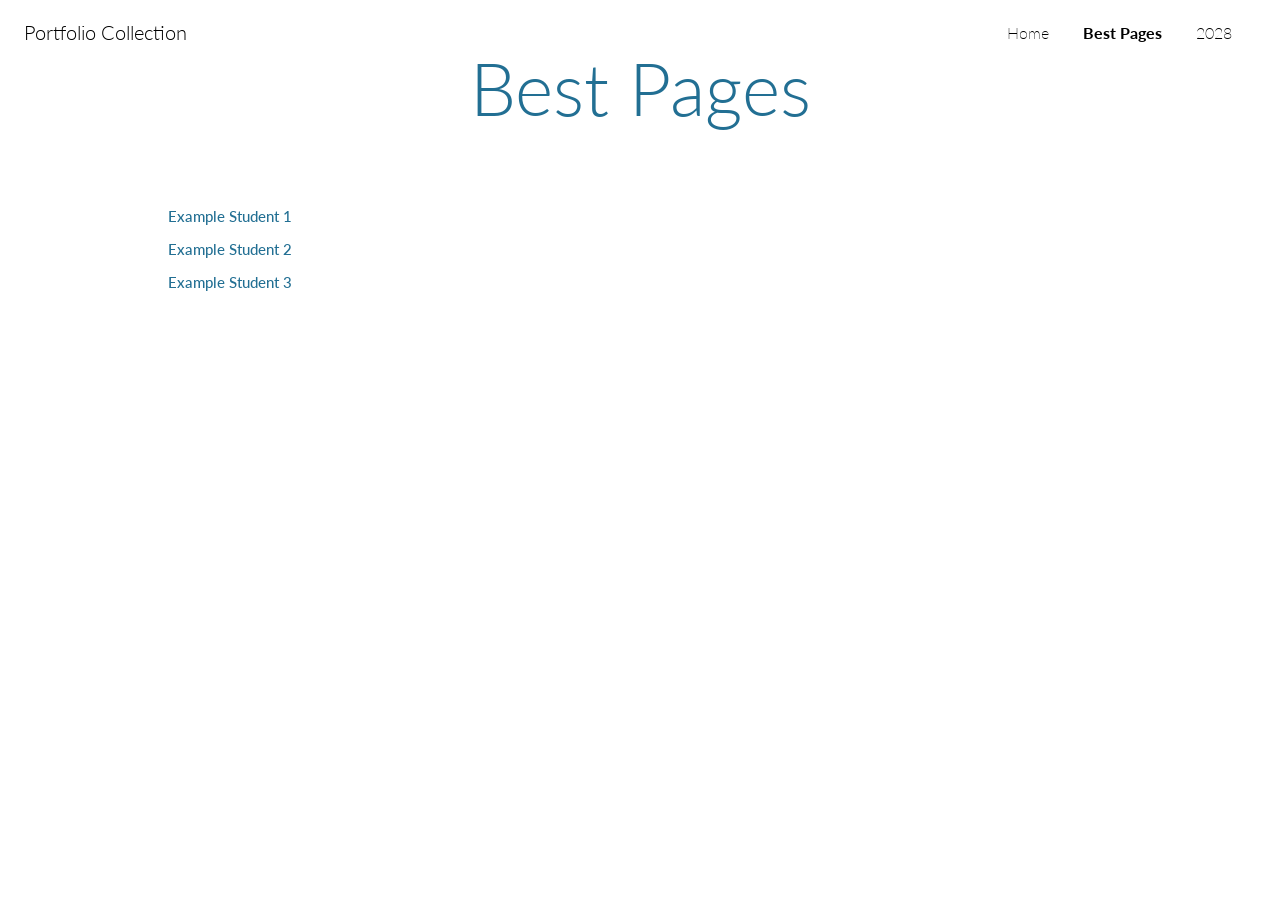
==== examples.html @ c2d854c1 "Revert Style Changes" ====
<!DOCTYPE html>
<html>
<head>
  <link href="https://fonts.googleapis.com/css2?family=Lato:wght@300;400;700&display=swap" rel="stylesheet">
  <meta charset="UTF-8">
  <title>Best Pages</title>
  <link rel="stylesheet" href="style.css">
</head>
<body>

<header>

  <div class="header-top">
    <div class="site-name">Portfolio Collection</div>

    <div class="top-nav">
      <a href="index.html">Home</a>
      <a href="examples.html" class="active">Best Pages</a>
      <a href="numbers.html">2028</a>
    </div>
  </div>

  <h1>Best Pages</h1>

</header>

<main>
  <section>
    <ul>
      <li><a href="#">Example Student 1</a></li>
      <li><a href="#">Example Student 2</a></li>
      <li><a href="#">Example Student 3</a></li>
    </ul>
  </section>
</main>

</body>
</html>
---- style.css ----
/* ============================= */
/* Base Layout */
/* ============================= */

body {
  margin: 0;
  font-family: 'Lato', sans-serif;
  background-color: #ffffff;
  color: #000000;
  font-weight: 500;
  font-size: 12pt;

}

/* ============================= */
/* Sticky Header */
/* ============================= */

header {
  background-color: #ffffff;
  z-index: 1000;
  padding-bottom: 0;
  border-bottom: 0px solid #e0e0e0;
}

/* Top Row (Site name + Nav) */

.header-top {
  display: flex;
  justify-content: space-between;
  align-items: center;
  padding: 20px 0.5in 0 0.25in; /* 0.5 inch margin */
}

/* Top Left Text */

.site-name {
  font-weight: 300; /* Lato Light */
  font-size: 15pt;
}

/* Top Right Navigation */

.top-nav a {
  margin-left: 30px;
  text-decoration: none;
  font-size: 12pt;
  font-weight: 250; /* Light by default */
  color: #000000; /* Same as title */
}

.top-nav a.active {
  font-weight: 700; /* Bold current page */
}

.top-nav a:hover {
  tfont-weight: 500; /* Bold hovered page */
}

/* ============================= */
/* Title */
/* ============================= */

h1 {
  margin: 0;
  font-size: 55pt;
  font-weight: 300;
  color: #226f93;
  text-align: center;
  flex: 1;
}

/* ============================= */
/* Banner */
/* ============================= */

.banner {
  background-color: #d8eaf2;
  padding: 20px 1in;
  font-size: 11pt;
  font-weight: 500;
  display: flex;
  justify-content: center;
  align-items: center;
  gap: 28px;
  min-height: 17px;
}

.banner-btn {
  border: 1px solid #333;
  padding: 7px 24px;
  font-size: 11pt;
  font-weight: 500;
  text-decoration: none;
  color: #333;
  white-space: nowrap;
  margin-left: 0;
  border-radius: 4px;
  flex-shrink: 0;
}

.banner-btn:hover {
  background-color: #567;
  color: #fff;
}

/* ============================= */
/* Hero Section */
/* ============================= */

.hero {
  position: relative;
  display: flex;
  align-items: center;
  justify-content: center;
  padding: 60px 1in;
  min-height: 150px;
}

.hero h1 {
  position: absolute;
  left: 50%;
  transform: translateX(-50%);
  text-align: center;
  pointer-events: none;
}

.hero-side {
  width: 200px;
  font-size: 13pt;
  flex-shrink: 0;
  align-self: center;
  position: relative;
  z-index: 1;
  margin-right: auto;
}

/* ============================= */
/* Main Content */
/* ============================= */

main {
  padding: 60px 1.75in; /* 1 inch margin */
}

/* ============================= */
/* Section Headers */
/* ============================= */

h2 {
  background-color: #f0f0f0;
  padding: 18px 1.75in;
  margin: 30px -1.75in 10px -1.75in;
  font-size: 11pt;
  font-weight: 400;
}

/* ============================= */
/* Section Layout */
/* ============================= */

section {
  margin-bottom: 20px;
}

ul {
  list-style: none;
  padding-left: 0in;
}

/* ============================= */
/* Lists */
/* ============================= */

li {
  margin: 16px 0;
  font-size: 11pt;
}

a {
  color: #226f93; /* same as title */
  text-decoration: none;
}

a:hover {
  text-decoration: underline;
}

/* ============================= */
/* Paragraphs */
/* ============================= */

p {
  font-size: 12pt;
  margin: 10px 0;
}
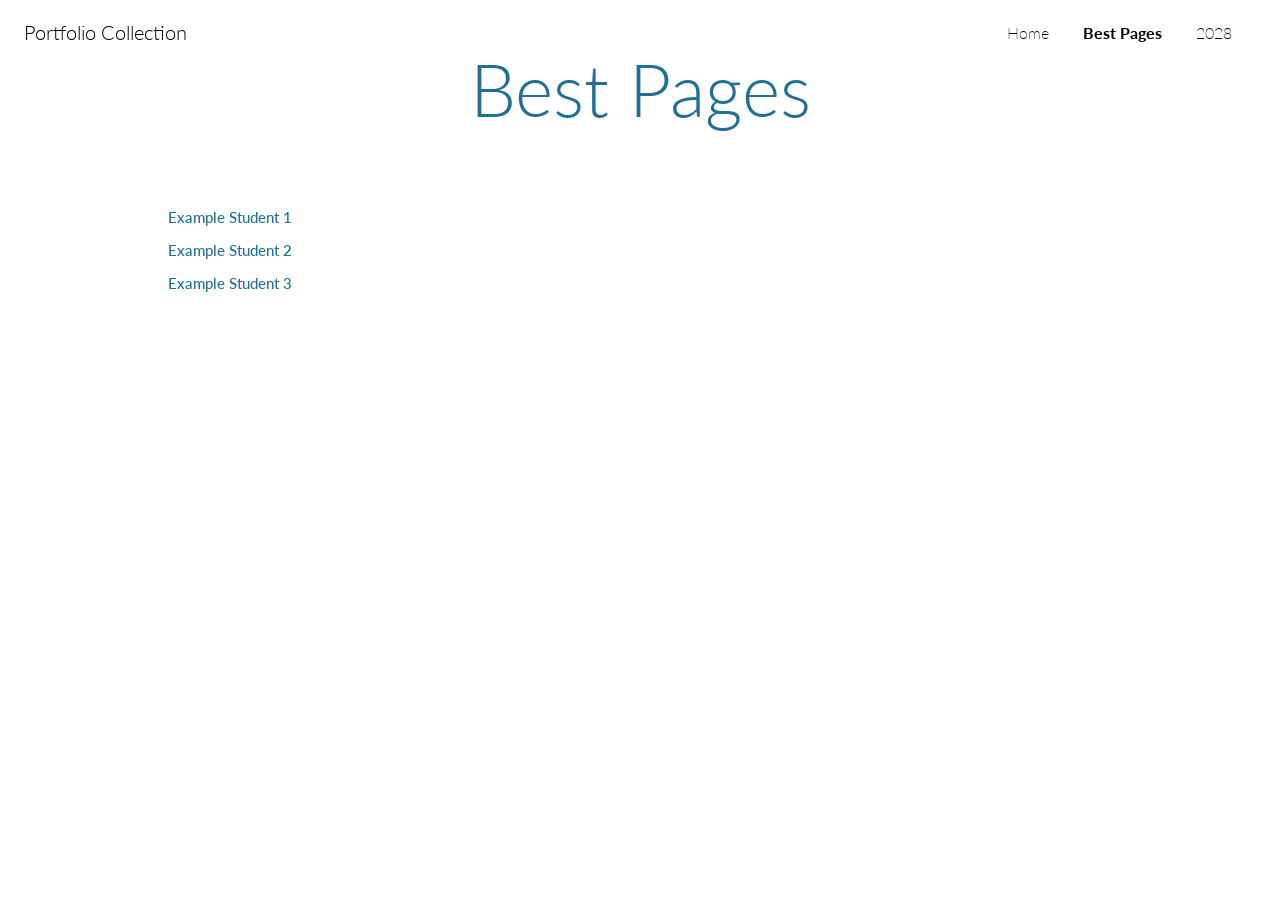
==== commit 1d1c4b25: "Header Update" ====
--- a/examples.html
+++ b/examples.html
@@ -8,7 +8,7 @@
 </head>
 <body>
 
-<header>
+<header class="rock-header">
 
   <div class="header-top">
     <div class="site-name">Portfolio Collection</div>
@@ -35,4 +35,9 @@
 </main>
 
 </body>
-</html>
+<script>
+  window.addEventListener('scroll', function () {
+    document.querySelector('.header-top').classList.toggle('scrolled', window.scrollY > 0);
+  });
+</script>
+</html>
--- a/style.css
+++ b/style.css
@@ -26,10 +26,15 @@
 /* Top Row (Site name + Nav) */
 
 .header-top {
+  position: sticky;
+  top: 0;
+  z-index: 1000;
   display: flex;
   justify-content: space-between;
   align-items: center;
   padding: 20px 0.5in 0 0.25in; /* 0.5 inch margin */
+  border-bottom: 0.5px solid transparent;
+  transition: border-color 0.2s ease;
 }
 
 /* Top Left Text */
@@ -54,7 +59,7 @@
 }
 
 .top-nav a:hover {
-  tfont-weight: 500; /* Bold hovered page */
+  font-weight: 500; /* Bold hovered page */
 }
 
 /* ============================= */
@@ -83,7 +88,7 @@
   justify-content: center;
   align-items: center;
   gap: 28px;
-  min-height: 17px;
+  min-height: 15px;
 }
 
 .banner-btn {
@@ -149,8 +154,8 @@
 
 h2 {
   background-color: #f0f0f0;
-  padding: 18px 1.75in;
-  margin: 30px -1.75in 10px -1.75in;
+  padding: 24px 1.75in;
+  margin: 10px -1.75in 10px -1.75in;
   font-size: 11pt;
   font-weight: 400;
 }
@@ -191,6 +196,6 @@
 /* ============================= */
 
 p {
-  font-size: 12pt;
-  margin: 10px 0;
-}
+  font-size: 11pt;
+  padding: 24px 0;
+}
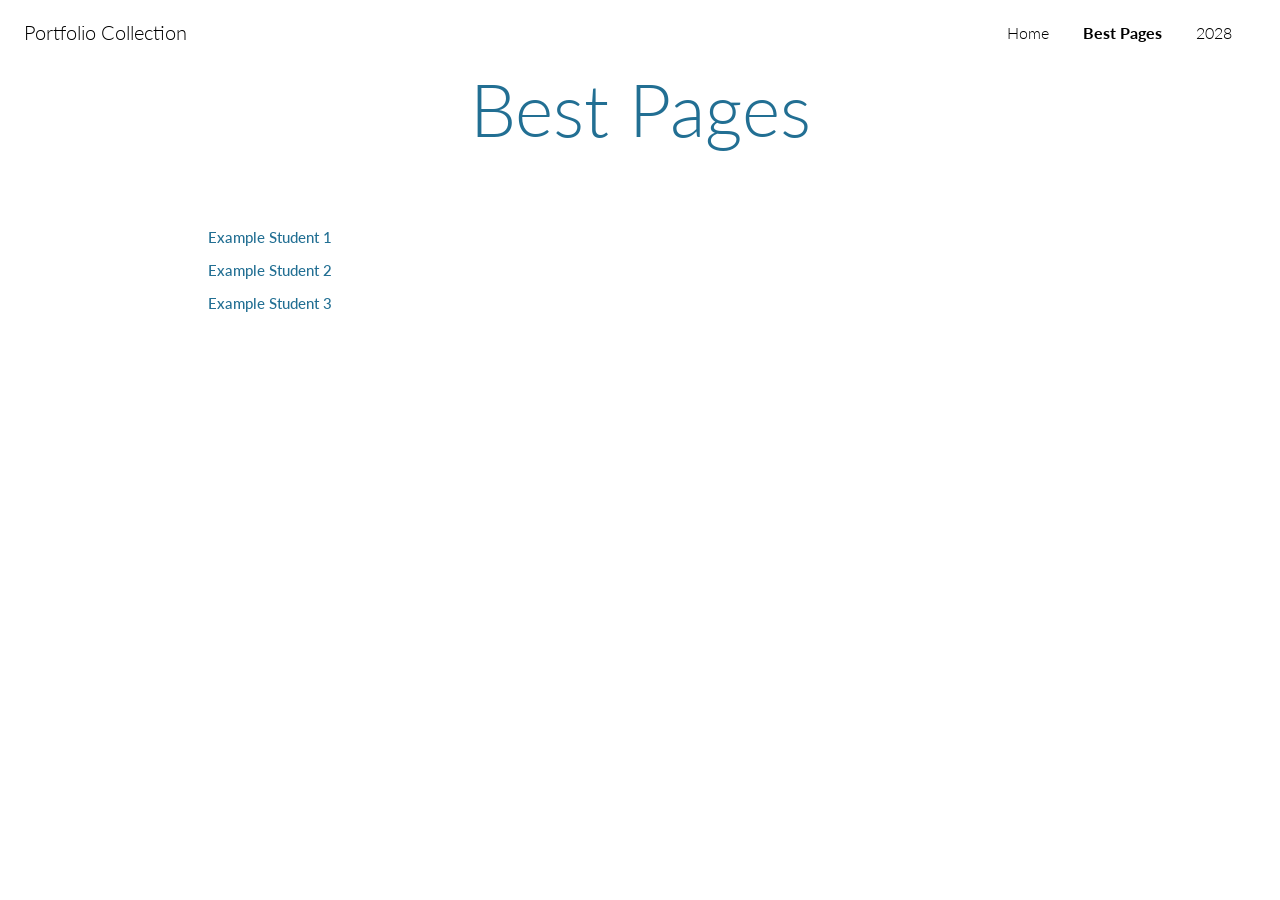
==== commit ca9d869e: "Fix Non-Homepage Headers" ====
--- a/examples.html
+++ b/examples.html
@@ -8,17 +8,18 @@
 </head>
 <body>
 
-<header class="rock-header">
-
+<div class="sticky-top">
   <div class="header-top">
     <div class="site-name">Portfolio Collection</div>
-
     <div class="top-nav">
       <a href="index.html">Home</a>
       <a href="examples.html" class="active">Best Pages</a>
       <a href="numbers.html">2028</a>
     </div>
   </div>
+</div>
+
+<header class="rock-header">
 
   <h1>Best Pages</h1>
 
--- a/style.css
+++ b/style.css
@@ -8,33 +8,33 @@
   background-color: #ffffff;
   color: #000000;
   font-weight: 500;
-  font-size: 12pt;
-
-}
-
-/* ============================= */
-/* Sticky Header */
-/* ============================= */
-
-header {
-  background-color: #ffffff;
-  z-index: 1000;
-  padding-bottom: 0;
-  border-bottom: 0px solid #e0e0e0;
-}
-
-/* Top Row (Site name + Nav) */
-
-.header-top {
+  font-size: 11pt;
+}
+
+/* ============================= */
+/* Sticky Wrapper (banner + nav) */
+/* ============================= */
+
+.sticky-top {
   position: sticky;
   top: 0;
   z-index: 1000;
+  background-color: #ffffff;
+}
+
+/* Top Row (Site name + Nav) */
+
+.header-top {
   display: flex;
   justify-content: space-between;
   align-items: center;
-  padding: 20px 0.5in 0 0.25in; /* 0.5 inch margin */
-  border-bottom: 0.5px solid transparent;
+  padding: 20px 0.5in 20px 0.25in;
+  border-bottom: 1px solid transparent;
   transition: border-color 0.2s ease;
+}
+
+.header-top.scrolled {
+  border-bottom-color: #e0e0e0;
 }
 
 /* Top Left Text */
@@ -50,7 +50,7 @@
   margin-left: 30px;
   text-decoration: none;
   font-size: 12pt;
-  font-weight: 250; /* Light by default */
+  font-weight: 300; /* Light by default */
   color: #000000; /* Same as title */
 }
 
@@ -59,9 +59,14 @@
 }
 
 .top-nav a:hover {
-  font-weight: 500; /* Bold hovered page */
-}
-
+  text-decoration: none;
+  font-weight: 400;
+}
+
+.top-nav a.active:hover {
+  color: #000000;
+  font-weight: 700;
+}
 /* ============================= */
 /* Title */
 /* ============================= */
@@ -81,7 +86,7 @@
 
 .banner {
   background-color: #d8eaf2;
-  padding: 20px 1in;
+  padding: 16px 1in;
   font-size: 11pt;
   font-weight: 500;
   display: flex;
@@ -93,14 +98,14 @@
 
 .banner-btn {
   border: 1px solid #333;
-  padding: 7px 24px;
+  padding: 8px 24px;
   font-size: 11pt;
   font-weight: 500;
   text-decoration: none;
   color: #333;
   white-space: nowrap;
   margin-left: 0;
-  border-radius: 4px;
+  border-radius: 5px;
   flex-shrink: 0;
 }
 
@@ -131,8 +136,8 @@
 }
 
 .hero-side {
-  width: 200px;
-  font-size: 13pt;
+  width: 160px;
+  font-size: 14pt;
   flex-shrink: 0;
   align-self: center;
   position: relative;
@@ -154,8 +159,8 @@
 
 h2 {
   background-color: #f0f0f0;
-  padding: 24px 1.75in;
-  margin: 10px -1.75in 10px -1.75in;
+  padding: 36px 1.75in;
+  margin: 20px -1.75in 20px -1.75in;
   font-size: 11pt;
   font-weight: 400;
 }
@@ -170,7 +175,6 @@
 
 ul {
   list-style: none;
-  padding-left: 0in;
 }
 
 /* ============================= */
@@ -196,6 +200,6 @@
 /* ============================= */
 
 p {
-  font-size: 11pt;
-  padding: 24px 0;
-}
+  font-size: 12pt;
+  padding: 16px 0;
+}
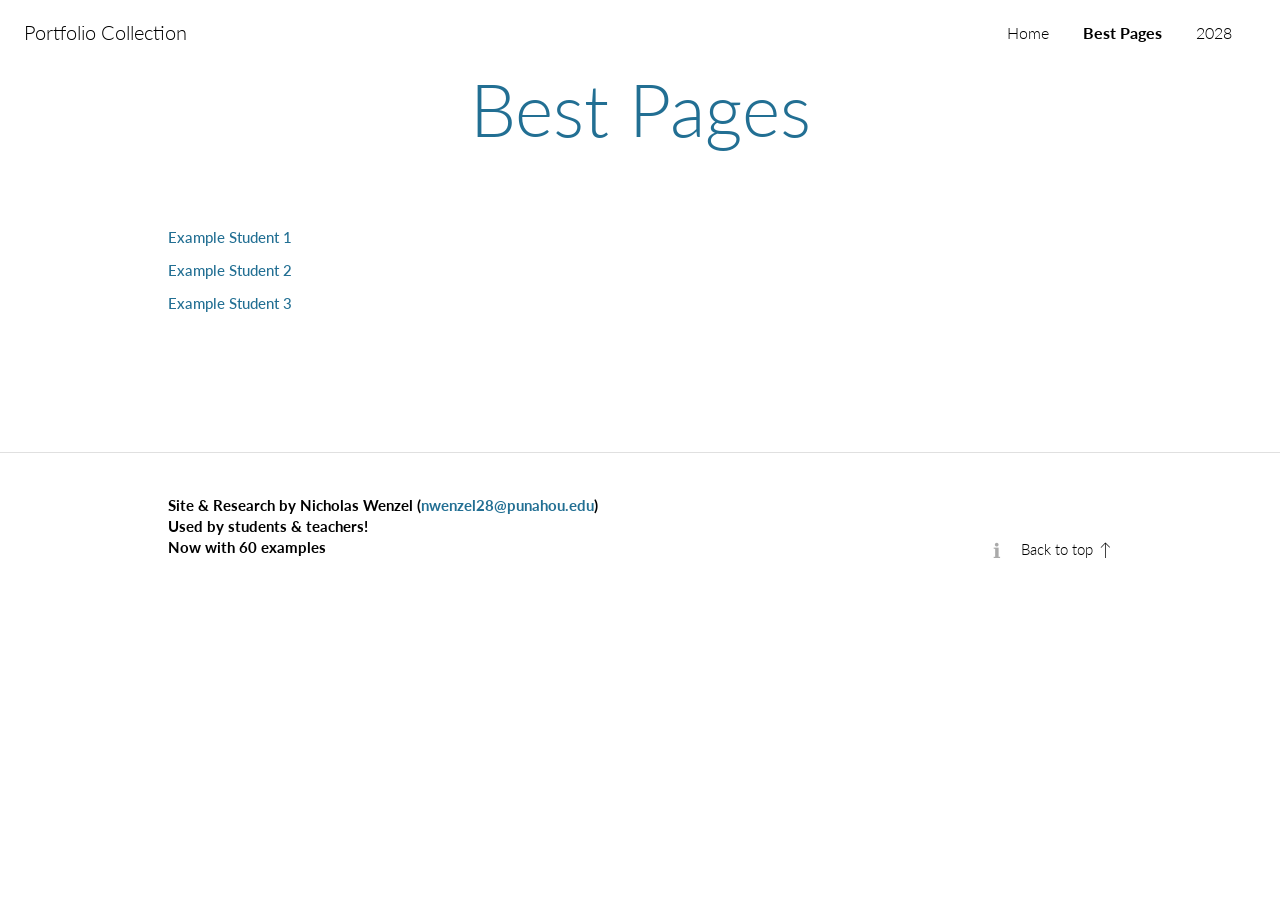
==== commit 146623dc: "Add Footer" ====
--- a/examples.html
+++ b/examples.html
@@ -35,7 +35,41 @@
   </section>
 </main>
 
+<footer class="site-footer">
+  <div class="footer-left">
+    <p>Site &amp; Research by Nicholas Wenzel (<a href="mailto:nwenzel28@punahou.edu">nwenzel28@punahou.edu</a>)</p>
+    <p>Used by students &amp; teachers!</p>
+    <p>Now with <span id="footer-count">—</span> examples</p>
+  </div>
+  <div class="footer-right">
+    <div class="footer-info-wrap">
+      <span class="footer-info-icon">ℹ</span>
+      <span class="footer-tooltip" id="footer-tooltip">—</span>
+    </div>
+    <a href="#" class="footer-top-btn" onclick="window.scrollTo({top:0,behavior:'smooth'});return false;">
+      Back to top <span class="footer-arrow">↑</span>
+    </a>
+  </div>
+</footer>
+
 </body>
+<script>
+  window.addEventListener('scroll', function () {
+    document.querySelector('.header-top').classList.toggle('scrolled', window.scrollY > 0);
+  });
+
+  const modified = new Date(document.lastModified);
+  const now = new Date();
+  const sameDay = modified.toDateString() === now.toDateString();
+  const tooltipText = sameDay
+    ? 'Last updated today at ' + modified.toLocaleTimeString([], {hour: '2-digit', minute: '2-digit'})
+    : 'Last updated ' + modified.toLocaleDateString([], {month: 'long', day: 'numeric', year: 'numeric'});
+  document.getElementById('footer-tooltip').textContent = tooltipText;
+
+  // examples page has no script.js portfolios — set count manually
+  const countEl = document.getElementById('footer-count');
+  if (countEl) countEl.textContent = '60';
+</script>
 <script>
   window.addEventListener('scroll', function () {
     document.querySelector('.header-top').classList.toggle('scrolled', window.scrollY > 0);
--- a/style.css
+++ b/style.css
@@ -67,6 +67,7 @@
   color: #000000;
   font-weight: 700;
 }
+
 /* ============================= */
 /* Title */
 /* ============================= */
@@ -86,7 +87,7 @@
 
 .banner {
   background-color: #d8eaf2;
-  padding: 16px 1in;
+  padding: 14px 1in;
   font-size: 11pt;
   font-weight: 500;
   display: flex;
@@ -112,6 +113,9 @@
 .banner-btn:hover {
   background-color: #567;
   color: #fff;
+  text-decoration: none;
+  font-weight: 700;
+
 }
 
 /* ============================= */
@@ -159,7 +163,7 @@
 
 h2 {
   background-color: #f0f0f0;
-  padding: 36px 1.75in;
+  padding: 32px 1.75in;
   margin: 20px -1.75in 20px -1.75in;
   font-size: 11pt;
   font-weight: 400;
@@ -175,6 +179,7 @@
 
 ul {
   list-style: none;
+  padding-left: 0
 }
 
 /* ============================= */
@@ -202,4 +207,89 @@
 p {
   font-size: 12pt;
   padding: 16px 0;
+}
+
+/* ============================= */
+/* Footer */
+/* ============================= */
+
+.site-footer {
+  display: flex;
+  justify-content: space-between;
+  align-items: flex-end;
+  padding: 40px 1.75in;
+  border-top: 1px solid #e0e0e0;
+  margin-top: 60px;
+}
+
+.footer-left p {
+  margin: 4px 0;
+  font-size: 11pt;
+  font-weight: 700;
+  padding: 0;
+}
+
+.footer-left a {
+  color: #226f93;
+  font-weight: 700;
+}
+
+.footer-right {
+  display: flex;
+  align-items: center;
+  gap: 20px;
+}
+
+.footer-top-btn {
+  font-family: 'Lato', sans-serif;
+  font-size: 11pt;
+  font-weight: 300;
+  color: #000000;
+  text-decoration: none;
+  display: flex;
+  align-items: center;
+  gap: 6px;
+  transition: font-weight 0.15s ease;
+}
+
+.footer-top-btn:hover {
+  font-weight: 400;
+  text-decoration: none;
+}
+
+.footer-arrow {
+  font-weight: 300;
+  font-size: 13pt;
+}
+
+.footer-info-wrap {
+  position: relative;
+  display: flex;
+  align-items: center;
+}
+
+.footer-info-icon {
+  font-size: 15pt;
+  color: #aaaaaa;
+  cursor: default;
+  line-height: 1;
+}
+
+.footer-tooltip {
+  display: none;
+  position: absolute;
+  bottom: calc(100% + 8px);
+  right: 0;
+  background-color: #333;
+  color: #fff;
+  font-size: 9.5pt;
+  font-weight: 300;
+  padding: 6px 12px;
+  border-radius: 5px;
+  white-space: nowrap;
+  pointer-events: none;
+}
+
+.footer-info-wrap:hover .footer-tooltip {
+  display: block;
 }
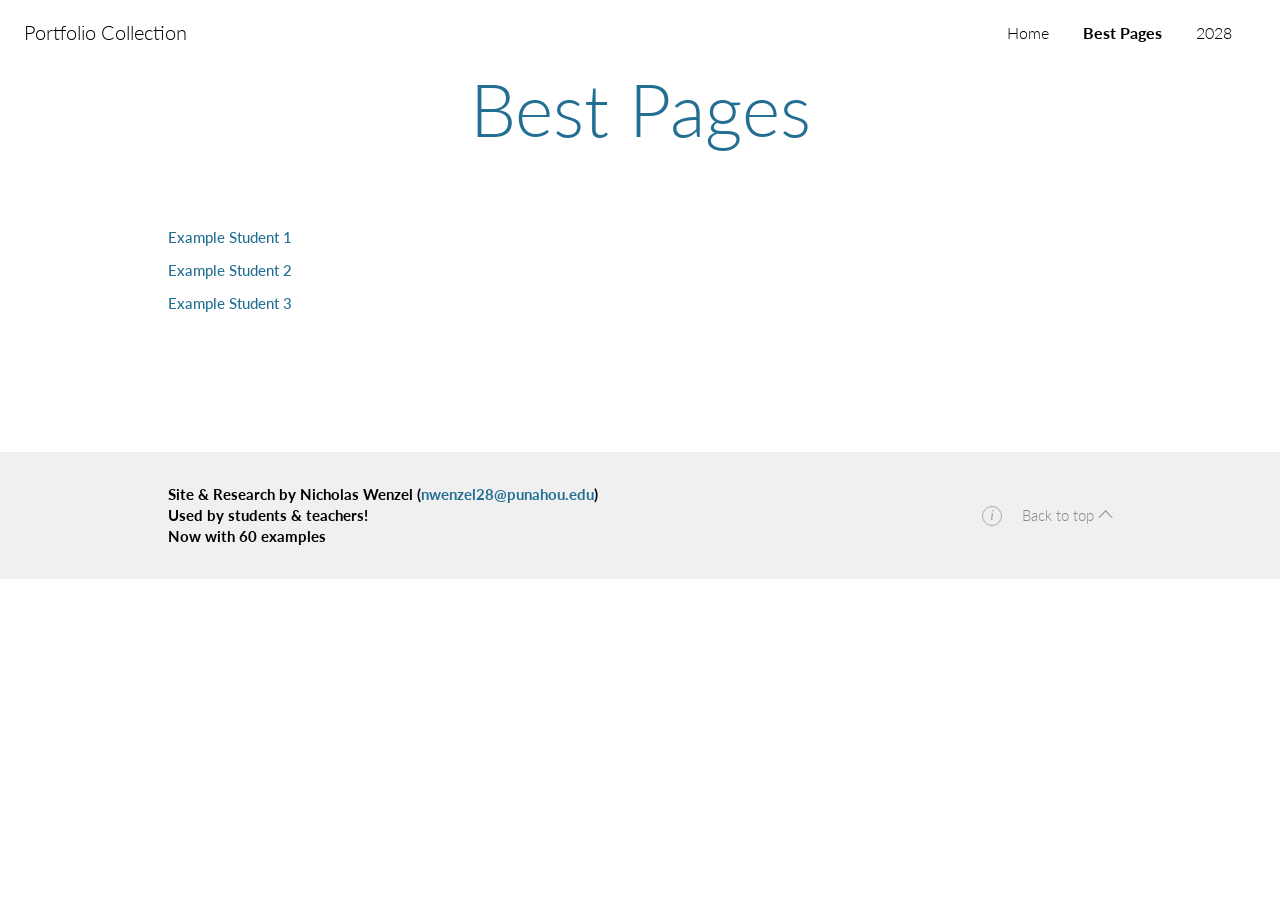
==== commit 5024e4be: "Better Footer Logic & UI" ====
--- a/examples.html
+++ b/examples.html
@@ -43,11 +43,11 @@
   </div>
   <div class="footer-right">
     <div class="footer-info-wrap">
-      <span class="footer-info-icon">ℹ</span>
+      <span class="footer-info-icon"><span class="footer-info-i">i</span></span>
       <span class="footer-tooltip" id="footer-tooltip">—</span>
     </div>
     <a href="#" class="footer-top-btn" onclick="window.scrollTo({top:0,behavior:'smooth'});return false;">
-      Back to top <span class="footer-arrow">↑</span>
+      Back to top <span class="footer-arrow"></span>
     </a>
   </div>
 </footer>
--- a/style.css
+++ b/style.css
@@ -216,9 +216,9 @@
 .site-footer {
   display: flex;
   justify-content: space-between;
-  align-items: flex-end;
-  padding: 40px 1.75in;
-  border-top: 1px solid #e0e0e0;
+  align-items: center;
+  padding: 30px 1.75in;
+  background-color: #f0f0f0;
   margin-top: 60px;
 }
 
@@ -240,28 +240,35 @@
   gap: 20px;
 }
 
+/* Back to top button - use color change instead of font-weight to avoid layout shift */
 .footer-top-btn {
   font-family: 'Lato', sans-serif;
   font-size: 11pt;
   font-weight: 300;
+  color: #888888;
+  text-decoration: none;
+  display: flex;
+  align-items: center;
+  gap: 8px;
+  transition: color 0.15s ease;
+}
+
+.footer-top-btn:hover {
   color: #000000;
   text-decoration: none;
-  display: flex;
-  align-items: center;
-  gap: 6px;
-  transition: font-weight 0.15s ease;
-}
-
-.footer-top-btn:hover {
-  font-weight: 400;
-  text-decoration: none;
-}
-
+}
+
+/* Thin CSS arrow instead of unicode */
 .footer-arrow {
-  font-weight: 300;
-  font-size: 13pt;
-}
-
+  display: inline-block;
+  width: 9px;
+  height: 9px;
+  border-left: 1px solid currentColor;
+  border-top: 1px solid currentColor;
+  transform: rotate(45deg) translateY(2px);
+}
+
+/* Info icon - clean CSS circle */
 .footer-info-wrap {
   position: relative;
   display: flex;
@@ -269,10 +276,23 @@
 }
 
 .footer-info-icon {
-  font-size: 15pt;
+  width: 18px;
+  height: 18px;
+  border-radius: 50%;
+  border: 1px solid #aaaaaa;
+  display: flex;
+  align-items: center;
+  justify-content: center;
+  cursor: default;
+}
+
+.footer-info-i {
+  font-family: Georgia, serif;
+  font-style: italic;
+  font-size: 11pt;
   color: #aaaaaa;
-  cursor: default;
   line-height: 1;
+  user-select: none;
 }
 
 .footer-tooltip {
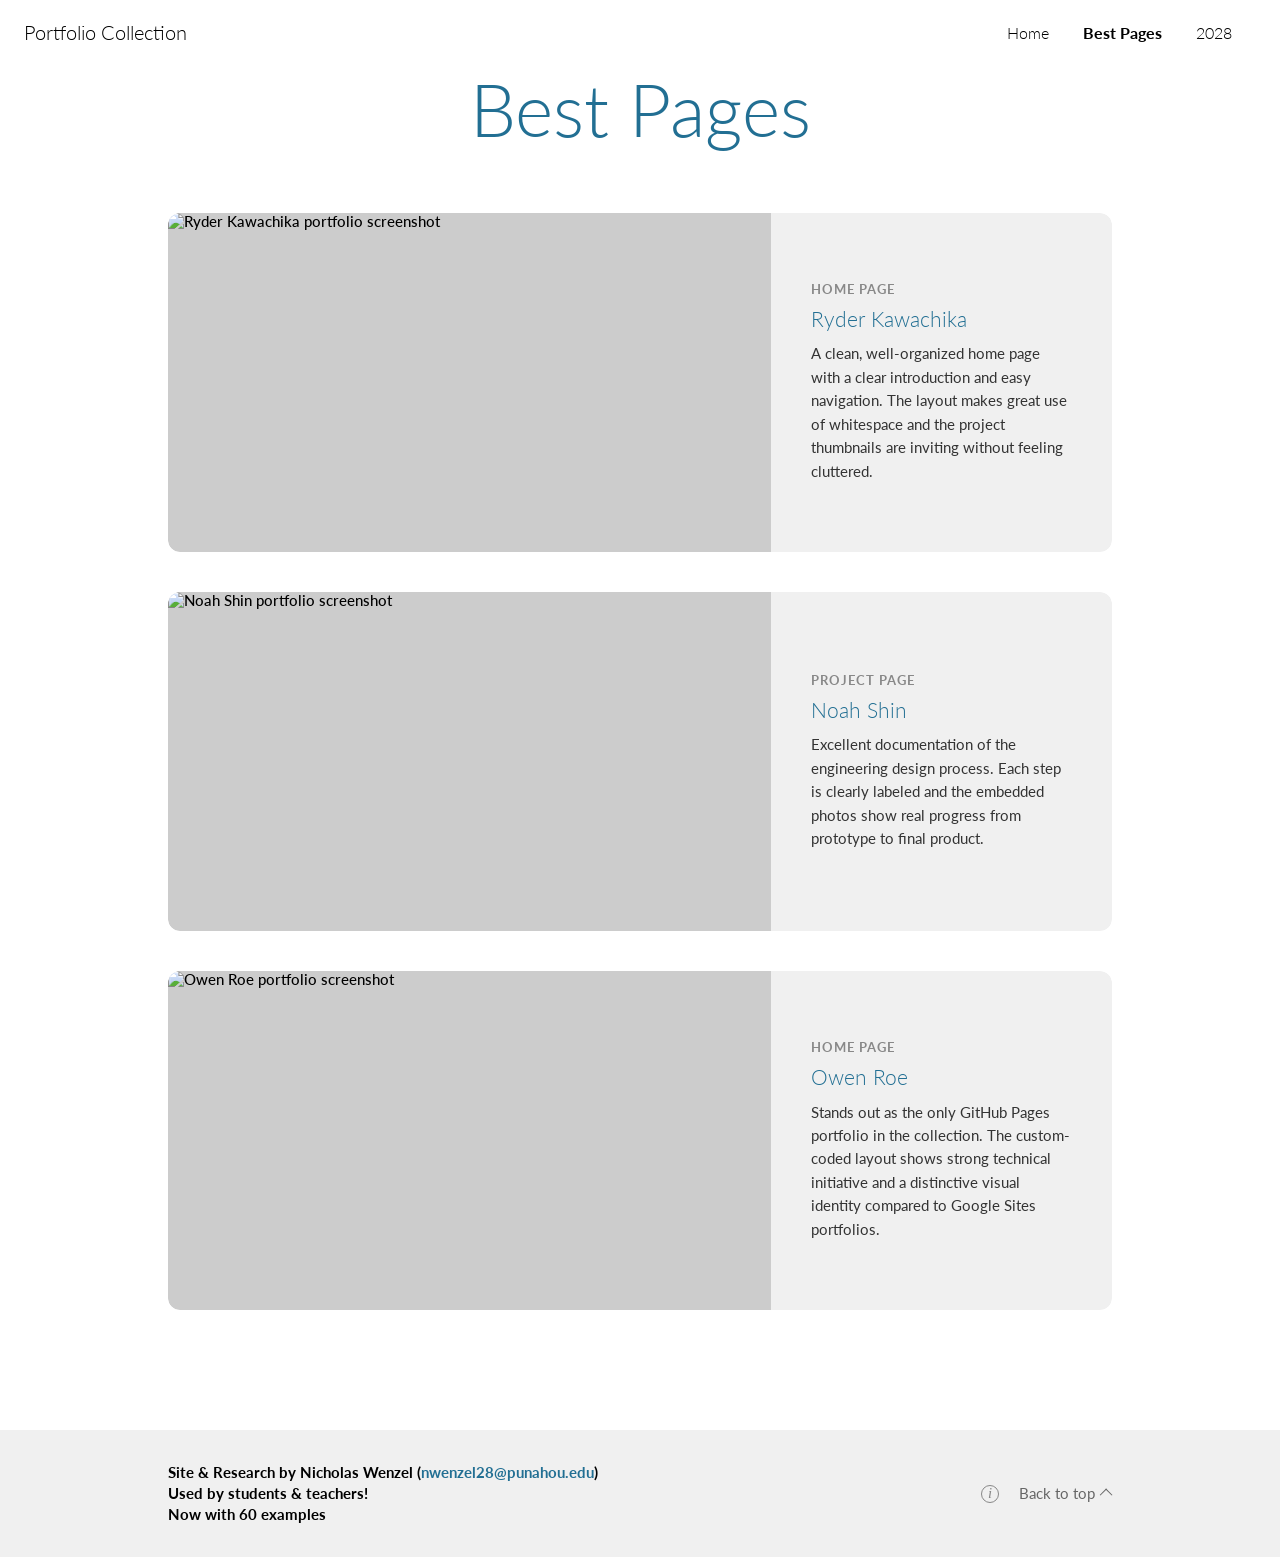
==== commit 30fc0db5: "Example Pages Update" ====
--- a/examples.html
+++ b/examples.html
@@ -20,20 +20,10 @@
 </div>
 
 <header class="rock-header">
-
   <h1>Best Pages</h1>
-
 </header>
 
-<main>
-  <section>
-    <ul>
-      <li><a href="#">Example Student 1</a></li>
-      <li><a href="#">Example Student 2</a></li>
-      <li><a href="#">Example Student 3</a></li>
-    </ul>
-  </section>
-</main>
+<div id="examples-container"></div>
 
 <footer class="site-footer">
   <div class="footer-left">
@@ -52,7 +42,7 @@
   </div>
 </footer>
 
-</body>
+<script src="script.js"></script>
 <script>
   window.addEventListener('scroll', function () {
     document.querySelector('.header-top').classList.toggle('scrolled', window.scrollY > 0);
@@ -66,13 +56,9 @@
     : 'Last updated ' + modified.toLocaleDateString([], {month: 'long', day: 'numeric', year: 'numeric'});
   document.getElementById('footer-tooltip').textContent = tooltipText;
 
-  // examples page has no script.js portfolios — set count manually
+  const totalPortfolios = portfolios.reduce((sum, group) => sum + group.students.length, 0);
   const countEl = document.getElementById('footer-count');
-  if (countEl) countEl.textContent = '60';
+  if (countEl) countEl.textContent = totalPortfolios;
 </script>
-<script>
-  window.addEventListener('scroll', function () {
-    document.querySelector('.header-top').classList.toggle('scrolled', window.scrollY > 0);
-  });
-</script>
+</body>
 </html>
--- a/style.css
+++ b/style.css
@@ -115,6 +115,7 @@
   color: #fff;
   text-decoration: none;
   font-weight: 700;
+  padding: 8px 22px;
 
 }
 
@@ -169,6 +170,16 @@
   font-weight: 400;
 }
 
+h3 {
+  background-color: #f0f0f0;
+  padding: 32px 1.75in;
+  margin: 20px -1.75in 20px -1.75in;
+  font-size: 11pt;
+  font-weight: 700;
+  font-family: 'Bree Serif', serif;
+  text-align: center;
+}
+
 /* ============================= */
 /* Section Layout */
 /* ============================= */
@@ -244,8 +255,8 @@
 .footer-top-btn {
   font-family: 'Lato', sans-serif;
   font-size: 11pt;
-  font-weight: 300;
-  color: #888888;
+  font-weight: 400;
+  color: #666666;
   text-decoration: none;
   display: flex;
   align-items: center;
@@ -261,8 +272,8 @@
 /* Thin CSS arrow instead of unicode */
 .footer-arrow {
   display: inline-block;
-  width: 9px;
-  height: 9px;
+  width: 8px;
+  height: 8px;
   border-left: 1px solid currentColor;
   border-top: 1px solid currentColor;
   transform: rotate(45deg) translateY(2px);
@@ -276,10 +287,10 @@
 }
 
 .footer-info-icon {
-  width: 18px;
-  height: 18px;
+  width: 16px;
+  height: 16px;
   border-radius: 50%;
-  border: 1px solid #aaaaaa;
+  border: 1px solid #888888;
   display: flex;
   align-items: center;
   justify-content: center;
@@ -290,7 +301,7 @@
   font-family: Georgia, serif;
   font-style: italic;
   font-size: 11pt;
-  color: #aaaaaa;
+  color: #888888;
   line-height: 1;
   user-select: none;
 }
@@ -300,7 +311,7 @@
   position: absolute;
   bottom: calc(100% + 8px);
   right: 0;
-  background-color: #333;
+  background-color: #456;
   color: #fff;
   font-size: 9.5pt;
   font-weight: 300;
@@ -312,4 +323,110 @@
 
 .footer-info-wrap:hover .footer-tooltip {
   display: block;
+}
+/* ============================= */
+/* Expressions (2028 equivalent) */
+/* ============================= */
+
+.expression-row {
+  display: flex;
+  justify-content: space-between;
+  align-items: baseline;
+  padding: 0;
+  margin: 0;
+}
+
+.expression-left {
+  font-size: 11pt;
+  font-weight: 400;
+  font-family: 'Lato', sans-serif;
+}
+
+.expression-right {
+  font-size: 11pt;
+  font-weight: 400;
+  font-family: 'Lato', sans-serif;
+  color: #666666;
+  text-align: right;
+}
+
+/* ============================= */
+/* Example Pages Cards           */
+/* ============================= */
+
+#examples-container {
+  padding: 60px 1.75in;
+  display: flex;
+  flex-direction: column;
+  gap: 40px;
+}
+
+.example-card {
+  display: flex;
+  align-items: stretch;
+  gap: 0;
+  border-radius: 12px;
+  overflow: hidden;
+  min-height: 0;
+}
+
+.example-img-wrap {
+  flex: 3;
+  min-width: 0;
+  aspect-ratio: 16 / 9;
+  overflow: hidden;
+  border-radius: 12px 0 0 12px;
+  background-color: #cccccc;
+}
+
+.example-img {
+  width: 100%;
+  height: 100%;
+  object-fit: cover;
+  object-position: top;
+  display: block;
+}
+
+.example-info {
+  flex: 1.3;
+  background-color: #f0f0f0;
+  border-radius: 0 12px 12px 0;
+  padding: 36px 40px;
+  display: flex;
+  flex-direction: column;
+  justify-content: center;
+  gap: 10px;
+  min-width: 0;
+}
+
+.example-category {
+  font-size: 9.5pt;
+  font-weight: 700;
+  text-transform: uppercase;
+  letter-spacing: 0.08em;
+  color: #888888;
+  margin: 0;
+  padding: 0;
+}
+
+.example-name {
+  font-size: 16pt;
+  font-weight: 300;
+  color: #226f93;
+  text-decoration: none;
+  display: block;
+  line-height: 1.2;
+}
+
+.example-name:hover {
+  text-decoration: underline;
+}
+
+.example-desc {
+  font-size: 11pt;
+  font-weight: 400;
+  color: #333333;
+  line-height: 1.6;
+  margin: 0;
+  padding: 0;
 }
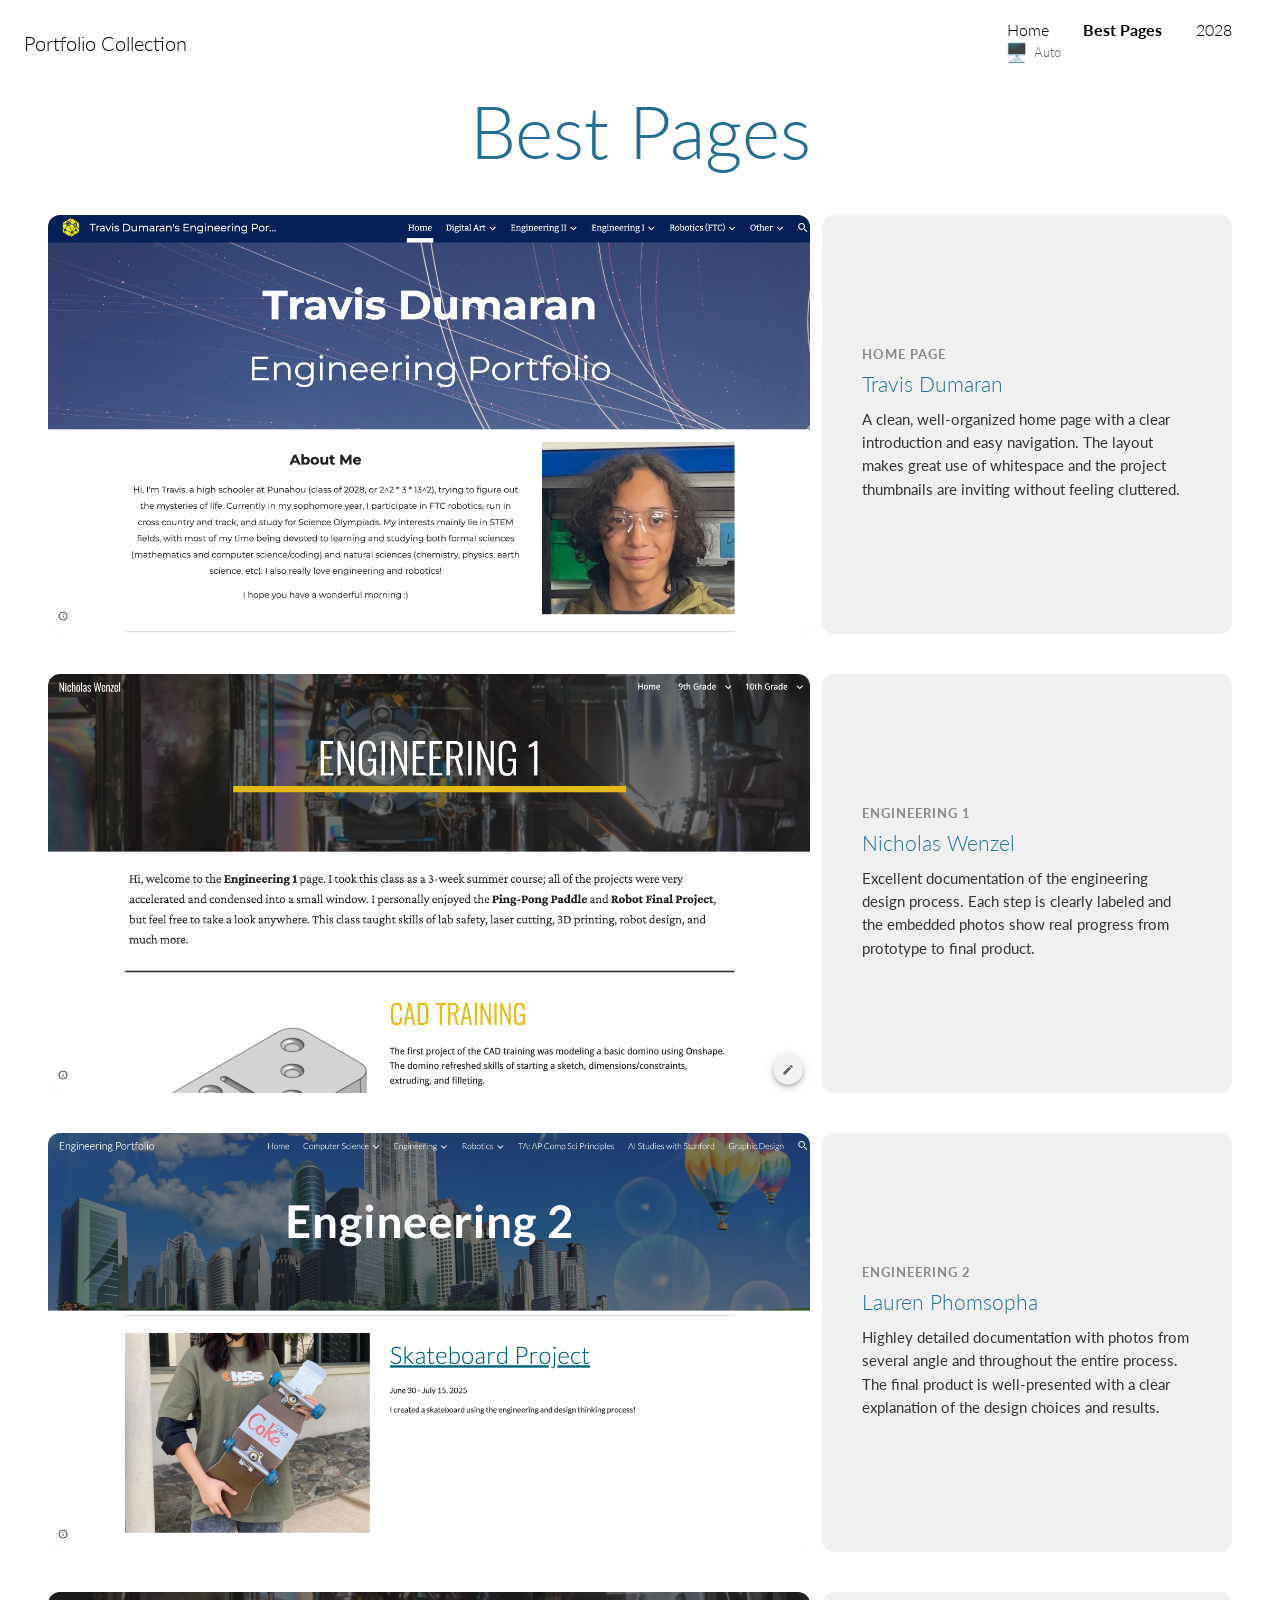
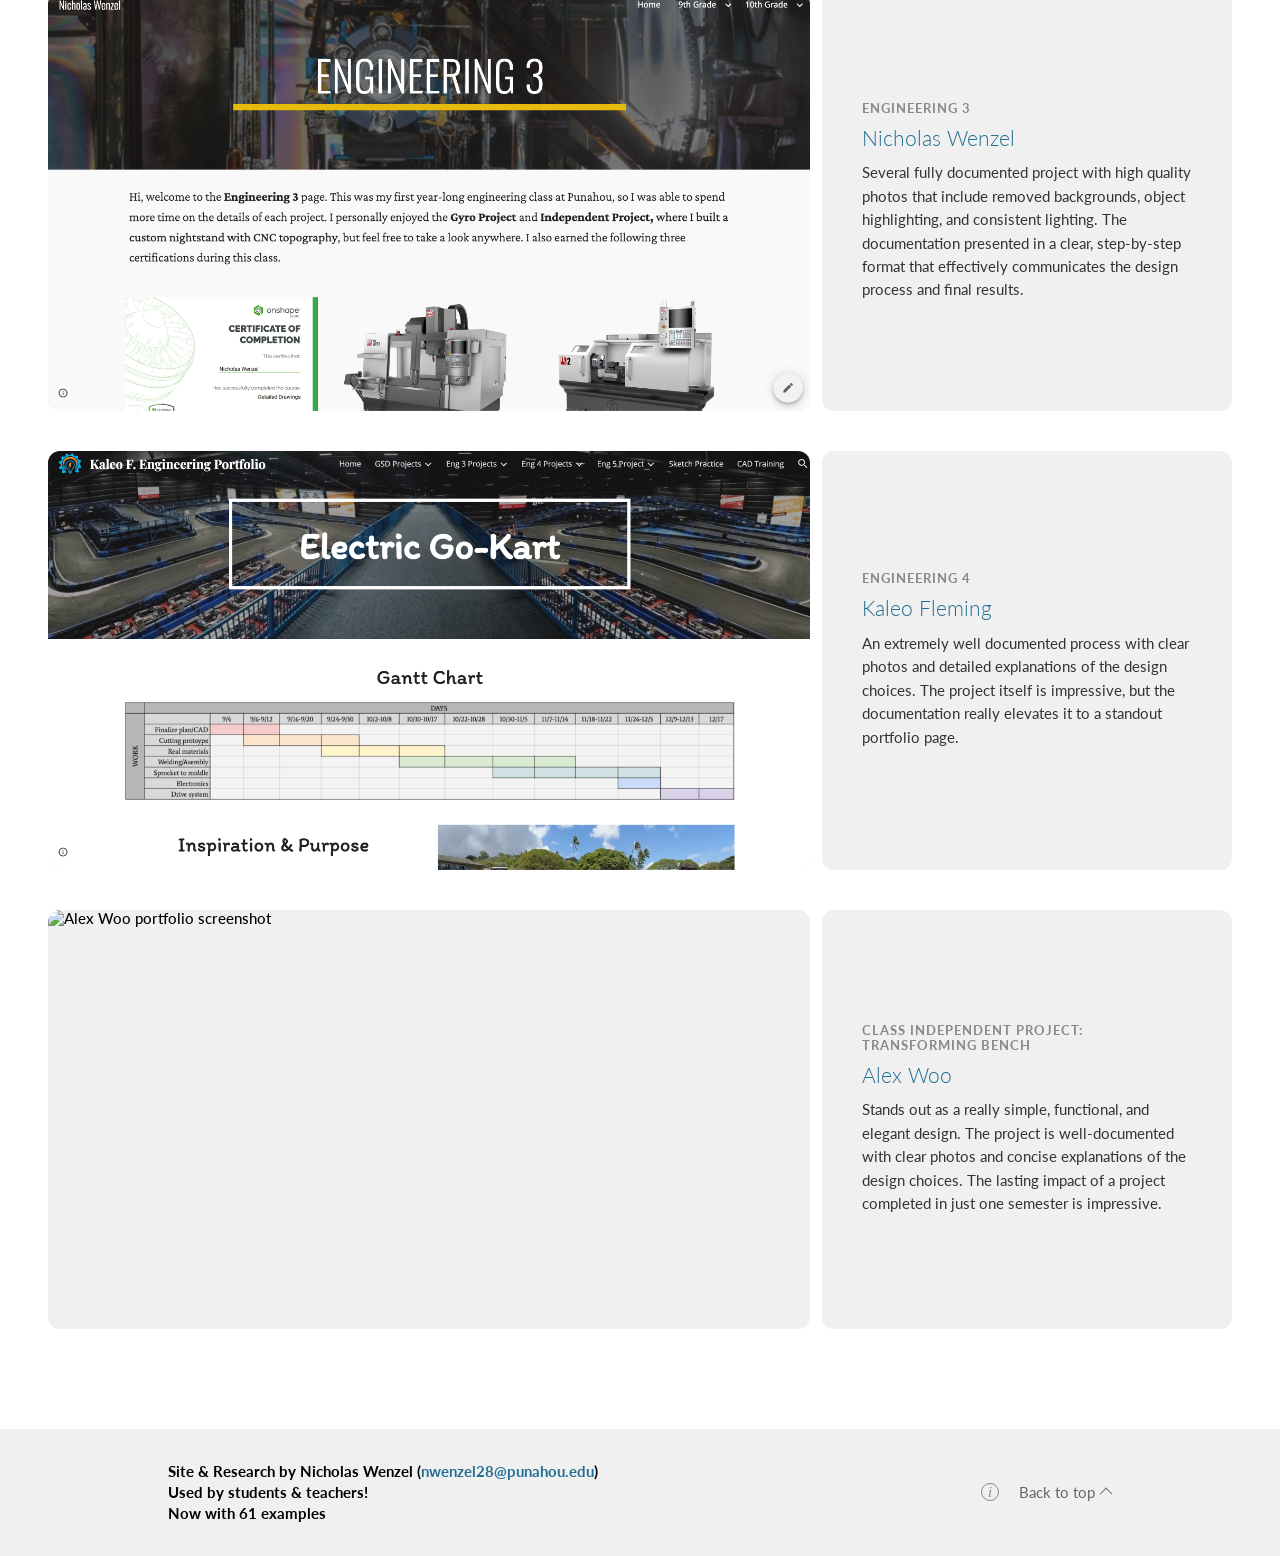
==== commit e08d23b3: "Add Dark Mode Option" ====
--- a/examples.html
+++ b/examples.html
@@ -5,6 +5,15 @@
   <meta charset="UTF-8">
   <title>Best Pages</title>
   <link rel="stylesheet" href="style.css">
+  <script>
+    (function() {
+      var mode = localStorage.getItem('theme-mode') || 'auto';
+      var resolved = mode === 'auto'
+        ? (window.matchMedia('(prefers-color-scheme: dark)').matches ? 'dark' : 'light')
+        : mode;
+      document.documentElement.setAttribute('data-theme', resolved);
+    })();
+  </script>
 </head>
 <body>
 
@@ -15,6 +24,10 @@
       <a href="index.html">Home</a>
       <a href="examples.html" class="active">Best Pages</a>
       <a href="numbers.html">2028</a>
+      <button class="theme-toggle" id="theme-toggle" title="Toggle theme" aria-label="Toggle theme">
+        <span class="theme-toggle-icon" id="theme-icon">☀️</span>
+        <span class="theme-toggle-label" id="theme-label">Light</span>
+      </button>
     </div>
   </div>
 </div>
@@ -42,6 +55,7 @@
   </div>
 </footer>
 
+<script src="theme.js"></script>
 <script src="script.js"></script>
 <script>
   window.addEventListener('scroll', function () {
--- a/style.css
+++ b/style.css
@@ -1,3 +1,40 @@
+/* ============================= */
+/* Theme Variables               */
+/* ============================= */
+
+:root {
+  --bg:           #ffffff;
+  --bg-sticky:    #ffffff;
+  --bg-section:   #f0f0f0;
+  --bg-banner:    #d8eaf2;
+  --text:         #000000;
+  --text-muted:   #666666;
+  --text-subtle:  #888888;
+  --text-desc:    #333333;
+  --accent:       #226f93;
+  --border:       #e0e0e0;
+  --banner-btn-border: #333333;
+  --banner-btn-text:   #333333;
+  --tooltip-bg:   #456;
+  --transition:   background-color 0.25s ease, color 0.25s ease, border-color 0.25s ease;
+}
+
+[data-theme="dark"] {
+  --bg:           #0f1117;
+  --bg-sticky:    #0f1117;
+  --bg-section:   #1e2330;
+  --bg-banner:    #1a2a38;
+  --text:         #e8eaf0;
+  --text-muted:   #9aa0b0;
+  --text-subtle:  #7a8090;
+  --text-desc:    #b8bcc8;
+  --accent:       #5aafd4;
+  --border:       #2e3448;
+  --banner-btn-border: #9aa0b0;
+  --banner-btn-text:   #c8ccd8;
+  --tooltip-bg:   #2a3550;
+}
+
 /* ============================= */
 /* Base Layout */
 /* ============================= */
@@ -5,10 +42,11 @@
 body {
   margin: 0;
   font-family: 'Lato', sans-serif;
-  background-color: #ffffff;
-  color: #000000;
+  background-color: var(--bg);
+  color: var(--text);
   font-weight: 500;
   font-size: 11pt;
+  transition: var(--transition);
 }
 
 /* ============================= */
@@ -19,7 +57,8 @@
   position: sticky;
   top: 0;
   z-index: 1000;
-  background-color: #ffffff;
+  background-color: var(--bg-sticky);
+  transition: var(--transition);
 }
 
 /* Top Row (Site name + Nav) */
@@ -34,7 +73,7 @@
 }
 
 .header-top.scrolled {
-  border-bottom-color: #e0e0e0;
+  border-bottom-color: var(--border);
 }
 
 /* Top Left Text */
@@ -51,7 +90,7 @@
   text-decoration: none;
   font-size: 12pt;
   font-weight: 300; /* Light by default */
-  color: #000000; /* Same as title */
+  color: var(--text); /* Same as title */
 }
 
 .top-nav a.active {
@@ -64,7 +103,7 @@
 }
 
 .top-nav a.active:hover {
-  color: #000000;
+  color: var(--text);
   font-weight: 700;
 }
 
@@ -76,7 +115,7 @@
   margin: 0;
   font-size: 55pt;
   font-weight: 300;
-  color: #226f93;
+  color: var(--accent);
   text-align: center;
   flex: 1;
 }
@@ -86,7 +125,7 @@
 /* ============================= */
 
 .banner {
-  background-color: #d8eaf2;
+  background-color: var(--bg-banner);
   padding: 14px 1in;
   font-size: 11pt;
   font-weight: 500;
@@ -95,19 +134,21 @@
   align-items: center;
   gap: 28px;
   min-height: 15px;
+  transition: var(--transition);
 }
 
 .banner-btn {
-  border: 1px solid #333;
+  border: 1px solid var(--banner-btn-border);
   padding: 8px 24px;
   font-size: 11pt;
   font-weight: 500;
   text-decoration: none;
-  color: #333;
+  color: var(--banner-btn-text);
   white-space: nowrap;
   margin-left: 0;
   border-radius: 5px;
   flex-shrink: 0;
+  transition: var(--transition);
 }
 
 .banner-btn:hover {
@@ -128,8 +169,8 @@
   display: flex;
   align-items: center;
   justify-content: center;
-  padding: 60px 1in;
-  min-height: 150px;
+  padding: 30px 1in;
+  min-height: 250px;
 }
 
 .hero h1 {
@@ -163,21 +204,23 @@
 /* ============================= */
 
 h2 {
-  background-color: #f0f0f0;
+  background-color: var(--bg-section);
   padding: 32px 1.75in;
   margin: 20px -1.75in 20px -1.75in;
   font-size: 11pt;
   font-weight: 400;
+  transition: var(--transition);
 }
 
 h3 {
-  background-color: #f0f0f0;
+  background-color: var(--bg-section);
   padding: 32px 1.75in;
   margin: 20px -1.75in 20px -1.75in;
   font-size: 11pt;
   font-weight: 700;
   font-family: 'Bree Serif', serif;
   text-align: center;
+  transition: var(--transition);
 }
 
 /* ============================= */
@@ -203,7 +246,7 @@
 }
 
 a {
-  color: #226f93; /* same as title */
+  color: var(--accent); /* same as title */
   text-decoration: none;
 }
 
@@ -229,8 +272,9 @@
   justify-content: space-between;
   align-items: center;
   padding: 30px 1.75in;
-  background-color: #f0f0f0;
+  background-color: var(--bg-section);
   margin-top: 60px;
+  transition: var(--transition);
 }
 
 .footer-left p {
@@ -241,7 +285,7 @@
 }
 
 .footer-left a {
-  color: #226f93;
+  color: var(--accent);
   font-weight: 700;
 }
 
@@ -256,7 +300,7 @@
   font-family: 'Lato', sans-serif;
   font-size: 11pt;
   font-weight: 400;
-  color: #666666;
+  color: var(--text-muted);
   text-decoration: none;
   display: flex;
   align-items: center;
@@ -265,7 +309,7 @@
 }
 
 .footer-top-btn:hover {
-  color: #000000;
+  color: var(--text);
   text-decoration: none;
 }
 
@@ -290,7 +334,7 @@
   width: 16px;
   height: 16px;
   border-radius: 50%;
-  border: 1px solid #888888;
+  border: 1px solid var(--text-subtle);
   display: flex;
   align-items: center;
   justify-content: center;
@@ -301,7 +345,7 @@
   font-family: Georgia, serif;
   font-style: italic;
   font-size: 11pt;
-  color: #888888;
+  color: var(--text-subtle);
   line-height: 1;
   user-select: none;
 }
@@ -311,7 +355,7 @@
   position: absolute;
   bottom: calc(100% + 8px);
   right: 0;
-  background-color: #456;
+  background-color: var(--tooltip-bg);
   color: #fff;
   font-size: 9.5pt;
   font-weight: 300;
@@ -346,7 +390,7 @@
   font-size: 11pt;
   font-weight: 400;
   font-family: 'Lato', sans-serif;
-  color: #666666;
+  color: var(--text-muted);
   text-align: right;
 }
 
@@ -355,7 +399,7 @@
 /* ============================= */
 
 #examples-container {
-  padding: 60px 1.75in;
+  padding: 40px 0.5in;
   display: flex;
   flex-direction: column;
   gap: 40px;
@@ -364,19 +408,17 @@
 .example-card {
   display: flex;
   align-items: stretch;
-  gap: 0;
-  border-radius: 12px;
-  overflow: hidden;
+  gap: 12px;
   min-height: 0;
 }
 
 .example-img-wrap {
   flex: 3;
   min-width: 0;
-  aspect-ratio: 16 / 9;
+  aspect-ratio: 16 / 8.8;
   overflow: hidden;
-  border-radius: 12px 0 0 12px;
-  background-color: #cccccc;
+  border-radius: 12px;
+  background-color: var(--bg-section);
 }
 
 .example-img {
@@ -389,14 +431,15 @@
 
 .example-info {
   flex: 1.3;
-  background-color: #f0f0f0;
-  border-radius: 0 12px 12px 0;
+  background-color: var(--bg-section);
+  border-radius: 12px;
   padding: 36px 40px;
   display: flex;
   flex-direction: column;
   justify-content: center;
   gap: 10px;
   min-width: 0;
+  transition: var(--transition);
 }
 
 .example-category {
@@ -404,7 +447,7 @@
   font-weight: 700;
   text-transform: uppercase;
   letter-spacing: 0.08em;
-  color: #888888;
+  color: var(--text-subtle);
   margin: 0;
   padding: 0;
 }
@@ -412,7 +455,7 @@
 .example-name {
   font-size: 16pt;
   font-weight: 300;
-  color: #226f93;
+  color: var(--accent);
   text-decoration: none;
   display: block;
   line-height: 1.2;
@@ -425,8 +468,43 @@
 .example-desc {
   font-size: 11pt;
   font-weight: 400;
-  color: #333333;
+  color: var(--text-desc);
   line-height: 1.6;
   margin: 0;
   padding: 0;
+}
+/* ============================= */
+/* Theme Toggle Button           */
+/* ============================= */
+
+.theme-toggle {
+  background: none;
+  border: none;
+  cursor: pointer;
+  padding: 4px 8px;
+  margin-left: 20px;
+  display: flex;
+  align-items: center;
+  gap: 6px;
+  color: var(--text);
+  font-family: 'Lato', sans-serif;
+  font-size: 10pt;
+  font-weight: 300;
+  border-radius: 20px;
+  transition: background-color 0.15s ease, color 0.15s ease;
+  white-space: nowrap;
+}
+
+.theme-toggle:hover {
+  background-color: var(--bg-section);
+}
+
+.theme-toggle-icon {
+  font-size: 14pt;
+  line-height: 1;
+}
+
+.theme-toggle-label {
+  font-size: 10pt;
+  color: var(--text-muted);
 }
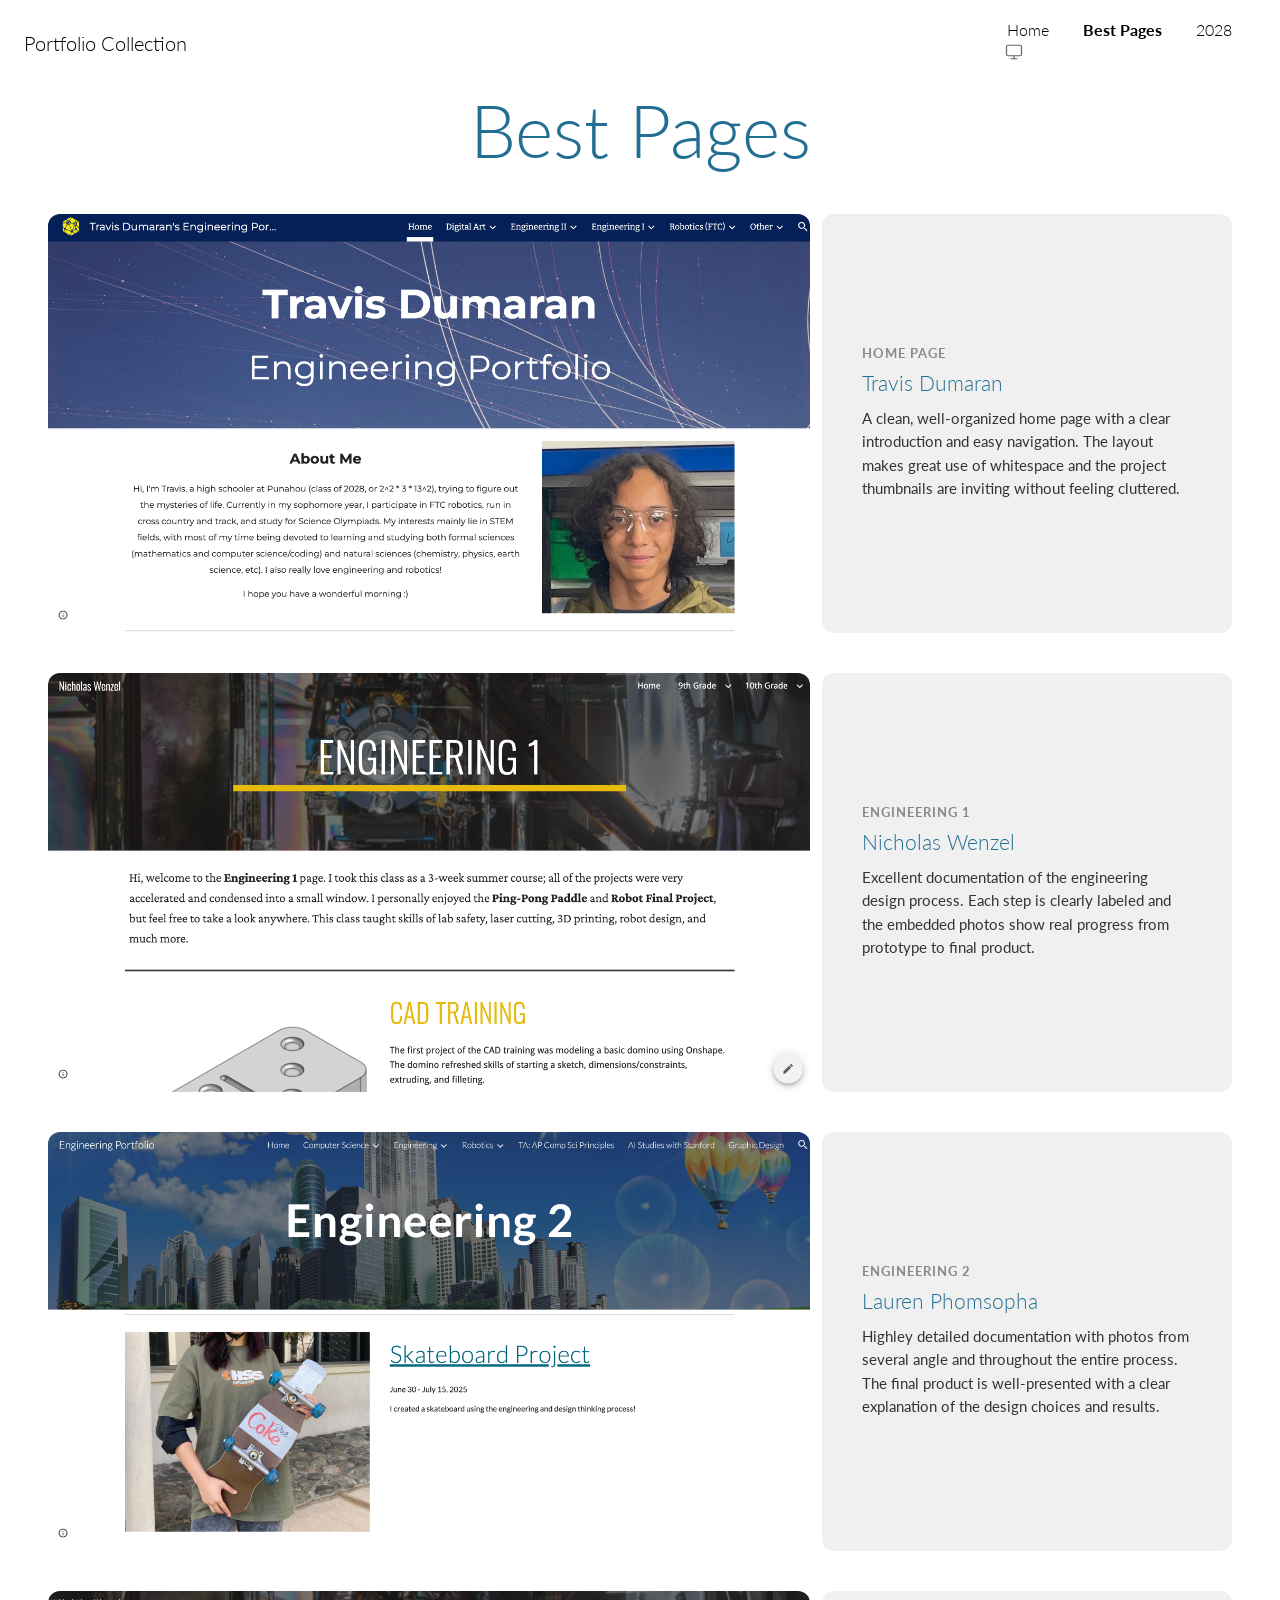
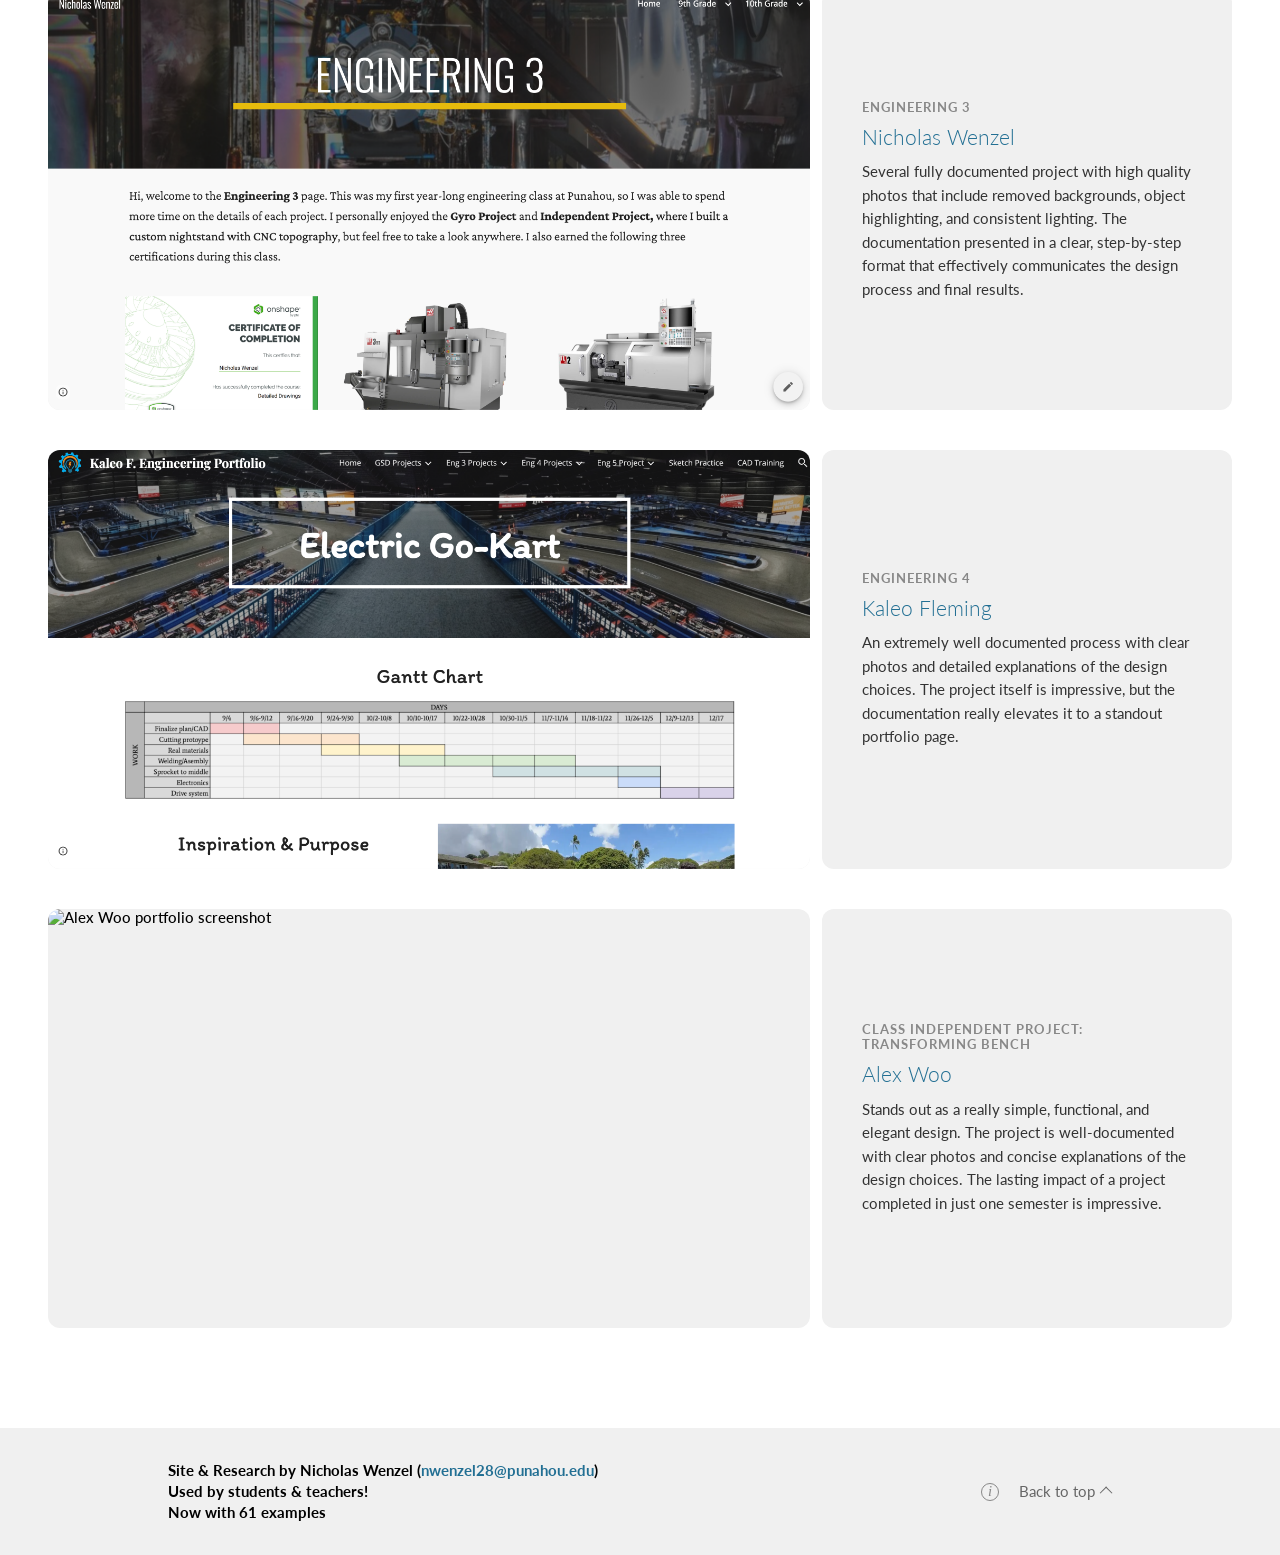
==== commit 9af022b6: "Dark Mode Update" ====
--- a/examples.html
+++ b/examples.html
@@ -24,9 +24,10 @@
       <a href="index.html">Home</a>
       <a href="examples.html" class="active">Best Pages</a>
       <a href="numbers.html">2028</a>
-      <button class="theme-toggle" id="theme-toggle" title="Toggle theme" aria-label="Toggle theme">
-        <span class="theme-toggle-icon" id="theme-icon">☀️</span>
-        <span class="theme-toggle-label" id="theme-label">Light</span>
+      <button class="theme-toggle" id="theme-toggle" data-mode="auto" title="Toggle theme" aria-label="Toggle theme">
+        <svg class="icon-sun" viewBox="0 0 24 24"><circle cx="12" cy="12" r="4.5"/><line x1="12" y1="2" x2="12" y2="5"/><line x1="12" y1="19" x2="12" y2="22"/><line x1="4.22" y1="4.22" x2="6.34" y2="6.34"/><line x1="17.66" y1="17.66" x2="19.78" y2="19.78"/><line x1="2" y1="12" x2="5" y2="12"/><line x1="19" y1="12" x2="22" y2="12"/><line x1="4.22" y1="19.78" x2="6.34" y2="17.66"/><line x1="17.66" y1="6.34" x2="19.78" y2="4.22"/></svg>
+        <svg class="icon-moon" viewBox="0 0 24 24"><path d="M21 12.79A9 9 0 1 1 11.21 3a7 7 0 0 0 9.79 9.79z"/></svg>
+        <svg class="icon-auto" viewBox="0 0 24 24"><rect x="2" y="3" width="20" height="14" rx="2"/><line x1="8" y1="21" x2="16" y2="21"/><line x1="12" y1="17" x2="12" y2="21"/></svg>
       </button>
     </div>
   </div>
--- a/style.css
+++ b/style.css
@@ -20,19 +20,19 @@
 }
 
 [data-theme="dark"] {
-  --bg:           #0f1117;
-  --bg-sticky:    #0f1117;
-  --bg-section:   #1e2330;
-  --bg-banner:    #1a2a38;
-  --text:         #e8eaf0;
-  --text-muted:   #9aa0b0;
-  --text-subtle:  #7a8090;
-  --text-desc:    #b8bcc8;
-  --accent:       #5aafd4;
-  --border:       #2e3448;
-  --banner-btn-border: #9aa0b0;
-  --banner-btn-text:   #c8ccd8;
-  --tooltip-bg:   #2a3550;
+  --bg:           #141414;
+  --bg-sticky:    #141414;
+  --bg-section:   #1f1f1f;
+  --bg-banner:    #1a1a1a;
+  --text:         #e2e2e2;
+  --text-muted:   #888888;
+  --text-subtle:  #666666;
+  --text-desc:    #aaaaaa;
+  --accent:       #4fa8cc;
+  --border:       #2e2e2e;
+  --banner-btn-border: #555555;
+  --banner-btn-text:   #bbbbbb;
+  --tooltip-bg:   #2a2a2a;
 }
 
 /* ============================= */
@@ -481,30 +481,40 @@
   background: none;
   border: none;
   cursor: pointer;
-  padding: 4px 8px;
-  margin-left: 20px;
-  display: flex;
-  align-items: center;
-  gap: 6px;
+  padding: 4px;
+  margin-left: 24px;
+  display: flex;
+  align-items: center;
+  justify-content: center;
+  color: var(--text-muted);
+  border-radius: 6px;
+  transition: color 0.2s ease, background-color 0.2s ease;
+  flex-shrink: 0;
+}
+
+.theme-toggle:hover {
   color: var(--text);
-  font-family: 'Lato', sans-serif;
-  font-size: 10pt;
-  font-weight: 300;
-  border-radius: 20px;
-  transition: background-color 0.15s ease, color 0.15s ease;
-  white-space: nowrap;
-}
-
-.theme-toggle:hover {
   background-color: var(--bg-section);
 }
 
-.theme-toggle-icon {
-  font-size: 14pt;
-  line-height: 1;
-}
-
-.theme-toggle-label {
-  font-size: 10pt;
-  color: var(--text-muted);
-}+.theme-toggle svg {
+  width: 18px;
+  height: 18px;
+  display: block;
+  stroke: currentColor;
+  fill: none;
+  stroke-width: 1.6;
+  stroke-linecap: round;
+  stroke-linejoin: round;
+  transition: color 0.2s ease;
+}
+
+/* Hide all icons by default, show only the active one */
+.theme-toggle .icon-sun,
+.theme-toggle .icon-moon,
+.theme-toggle .icon-auto {
+  display: none;
+}
+.theme-toggle[data-mode="light"] .icon-sun  { display: block; }
+.theme-toggle[data-mode="dark"]  .icon-moon { display: block; }
+.theme-toggle[data-mode="auto"]  .icon-auto { display: block; }
